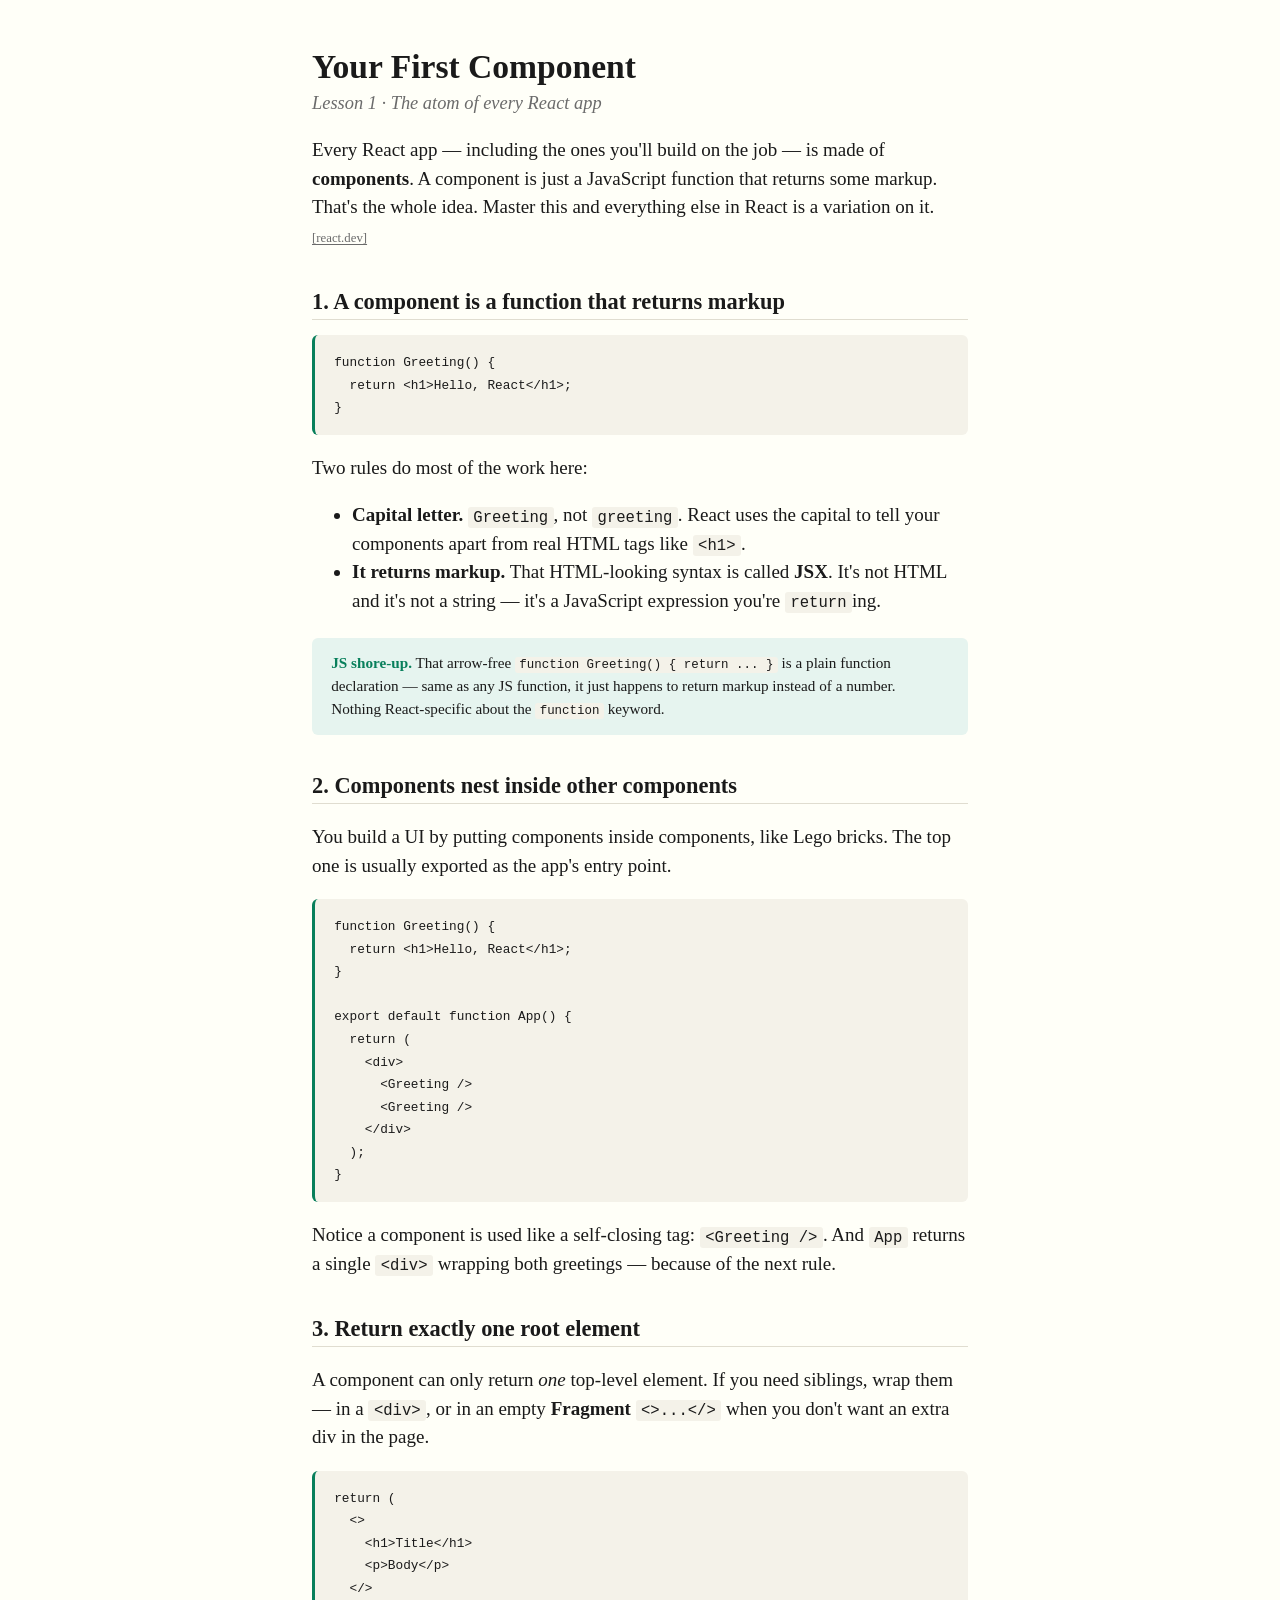
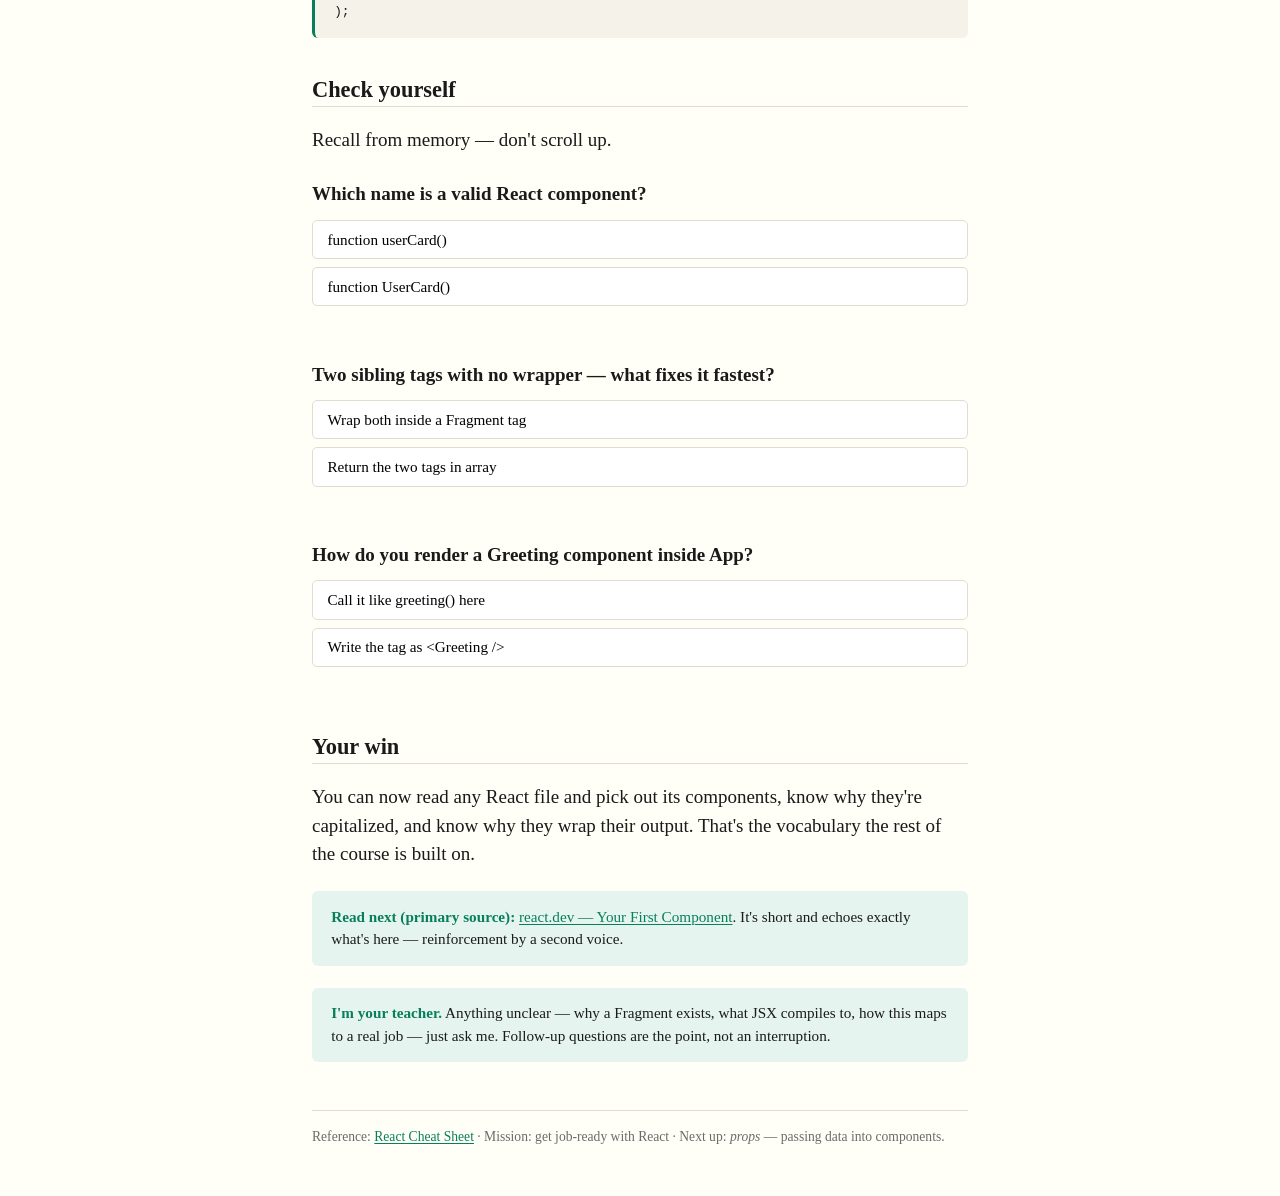
==== lessons/0001-your-first-component.html @ 23b1f967 "first commit" ====
<!DOCTYPE html>
<html lang="en">
<head>
<meta charset="utf-8">
<meta name="viewport" content="width=device-width, initial-scale=1">
<title>Lesson 1 — Your First Component</title>
<link rel="stylesheet" href="../assets/lesson.css">
</head>
<body>

<h1>Your First Component</h1>
<p class="subtitle">Lesson 1 · The atom of every React app</p>

<p>Every React app — including the ones you'll build on the job — is made of
<strong>components</strong>. A component is just a JavaScript function that
returns some markup. That's the whole idea. Master this and everything else in
React is a variation on it.
<a class="cite" href="https://react.dev/learn/your-first-component">[react.dev]</a></p>

<h2>1. A component is a function that returns markup</h2>
<pre><code>function Greeting() {
  return &lt;h1&gt;Hello, React&lt;/h1&gt;;
}</code></pre>

<p>Two rules do most of the work here:</p>
<ul>
  <li><strong>Capital letter.</strong> <code>Greeting</code>, not
      <code>greeting</code>. React uses the capital to tell your components
      apart from real HTML tags like <code>&lt;h1&gt;</code>.</li>
  <li><strong>It returns markup.</strong> That HTML-looking syntax is called
      <strong>JSX</strong>. It's not HTML and it's not a string — it's a
      JavaScript expression you're <code>return</code>ing.</li>
</ul>

<div class="callout">
<strong>JS shore-up.</strong> That arrow-free <code>function Greeting() { return ... }</code>
is a plain function declaration — same as any JS function, it just happens to
return markup instead of a number. Nothing React-specific about the
<code>function</code> keyword.
</div>

<h2>2. Components nest inside other components</h2>
<p>You build a UI by putting components inside components, like Lego bricks. The
top one is usually exported as the app's entry point.</p>
<pre><code>function Greeting() {
  return &lt;h1&gt;Hello, React&lt;/h1&gt;;
}

export default function App() {
  return (
    &lt;div&gt;
      &lt;Greeting /&gt;
      &lt;Greeting /&gt;
    &lt;/div&gt;
  );
}</code></pre>
<p>Notice a component is used like a self-closing tag: <code>&lt;Greeting /&gt;</code>.
And <code>App</code> returns a single <code>&lt;div&gt;</code> wrapping both greetings —
because of the next rule.</p>

<h2>3. Return exactly one root element</h2>
<p>A component can only return <em>one</em> top-level element. If you need
siblings, wrap them — in a <code>&lt;div&gt;</code>, or in an empty
<strong>Fragment</strong> <code>&lt;&gt;...&lt;/&gt;</code> when you don't want an
extra div in the page.</p>
<pre><code>return (
  &lt;&gt;
    &lt;h1&gt;Title&lt;/h1&gt;
    &lt;p&gt;Body&lt;/p&gt;
  &lt;/&gt;
);</code></pre>

<h2>Check yourself</h2>
<p>Recall from memory — don't scroll up.</p>

<div class="quiz" data-answer="1"
     data-explain="React uses the capital letter to distinguish your components from HTML tags.">
  <div class="q">Which name is a valid React component?</div>
  <div class="options">
    <button class="opt">function userCard()</button>
    <button class="opt">function UserCard()</button>
  </div>
  <div class="feedback"></div>
</div>

<div class="quiz" data-answer="0"
     data-explain="A component must return a single root; a Fragment groups siblings with no extra div.">
  <div class="q">Two sibling tags with no wrapper — what fixes it fastest?</div>
  <div class="options">
    <button class="opt">Wrap both inside a Fragment tag</button>
    <button class="opt">Return the two tags in array</button>
  </div>
  <div class="feedback"></div>
</div>

<div class="quiz" data-answer="1"
     data-explain="Inside JSX you render a component with a self-closing tag, capitalized.">
  <div class="q">How do you render a Greeting component inside App?</div>
  <div class="options">
    <button class="opt">Call it like greeting() here</button>
    <button class="opt">Write the tag as &lt;Greeting /&gt;</button>
  </div>
  <div class="feedback"></div>
</div>

<h2>Your win</h2>
<p>You can now read any React file and pick out its components, know why they're
capitalized, and know why they wrap their output. That's the vocabulary the rest
of the course is built on.</p>

<div class="callout">
<strong>Read next (primary source):</strong>
<a href="https://react.dev/learn/your-first-component">react.dev — Your First Component</a>.
It's short and echoes exactly what's here — reinforcement by a second voice.
</div>

<div class="callout">
<strong>I'm your teacher.</strong> Anything unclear — why a Fragment exists, what
JSX compiles to, how this maps to a real job — just ask me. Follow-up questions
are the point, not an interruption.
</div>

<div class="lesson-meta">
  Reference: <a href="../reference/react-cheatsheet.html">React Cheat Sheet</a> ·
  Mission: get job-ready with React ·
  Next up: <em>props</em> — passing data into components.
</div>

<script src="../assets/quiz.js"></script>
</body>
</html>
---- assets/lesson.css ----
/* Shared lesson stylesheet — linked by every lesson for a consistent course look.
   Tufte-inspired: readable serif body, generous margins, restrained color. */

:root {
  --ink: #1a1a1a;
  --paper: #fffff8;
  --muted: #6b6b6b;
  --rule: #e0ddd0;
  --accent: #087f5b;      /* React-y teal-green */
  --accent-soft: #e6f4ef;
  --code-bg: #f4f2e9;
  --wrong: #b02a2a;
  --right: #087f5b;
  --maxw: 44rem;
}

* { box-sizing: border-box; }

body {
  font-family: Georgia, Cambria, "Times New Roman", serif;
  color: var(--ink);
  background: var(--paper);
  line-height: 1.5;
  max-width: var(--maxw);
  margin: 3rem auto;
  padding: 0 1.5rem;
  font-size: 19px;
}

h1, h2, h3 { line-height: 1.15; font-weight: 600; }
h1 { font-size: 2.1rem; margin: 0 0 .2rem; }
.subtitle { color: var(--muted); font-style: italic; font-size: 1.15rem; margin-top: 0; }

h2 { font-size: 1.4rem; margin: 2.4rem 0 .6rem; border-bottom: 1px solid var(--rule); padding-bottom: .25rem; }
h3 { font-size: 1.1rem; margin: 1.6rem 0 .4rem; }

a { color: var(--accent); text-decoration-thickness: 1px; text-underline-offset: 2px; }

code, pre {
  font-family: "SF Mono", "Consolas", "Menlo", monospace;
  font-size: .82em;
}
code { background: var(--code-bg); padding: .1em .35em; border-radius: 3px; }
pre {
  background: var(--code-bg);
  padding: 1rem 1.2rem;
  border-radius: 6px;
  overflow-x: auto;
  border-left: 3px solid var(--accent);
  line-height: 1.45;
}
pre code { background: none; padding: 0; }

blockquote {
  border-left: 3px solid var(--rule);
  margin: 1.2rem 0;
  padding: .3rem 1.2rem;
  color: var(--muted);
  font-style: italic;
}

/* Callout boxes */
.callout {
  background: var(--accent-soft);
  border-radius: 6px;
  padding: .9rem 1.2rem;
  margin: 1.4rem 0;
  font-size: .95rem;
}
.callout strong { color: var(--accent); }

/* Citations */
.cite { font-size: .8rem; color: var(--muted); }

/* Footer nav / meta */
.lesson-meta {
  margin-top: 3rem;
  padding-top: 1rem;
  border-top: 1px solid var(--rule);
  font-size: .85rem;
  color: var(--muted);
}
.lesson-meta a { color: var(--accent); }

/* --- Quiz widget (styles for assets/quiz.js) --- */
.quiz { margin: 1.6rem 0; }
.quiz .q { font-weight: 600; margin-bottom: .7rem; }
.quiz .options { display: flex; flex-direction: column; gap: .5rem; }
.quiz button.opt {
  font-family: inherit;
  font-size: .95rem;
  text-align: left;
  padding: .6rem .9rem;
  border: 1px solid var(--rule);
  background: #fff;
  border-radius: 5px;
  cursor: pointer;
  transition: background .1s;
}
.quiz button.opt:hover:not(:disabled) { background: var(--accent-soft); }
.quiz button.opt:disabled { cursor: default; opacity: .95; }
.quiz button.opt.correct { border-color: var(--right); background: #e6f4ef; }
.quiz button.opt.wrong { border-color: var(--wrong); background: #fbeaea; }
.quiz .feedback { margin-top: .7rem; font-size: .9rem; min-height: 1.2em; }
.quiz .feedback.correct { color: var(--right); }
.quiz .feedback.wrong { color: var(--wrong); }
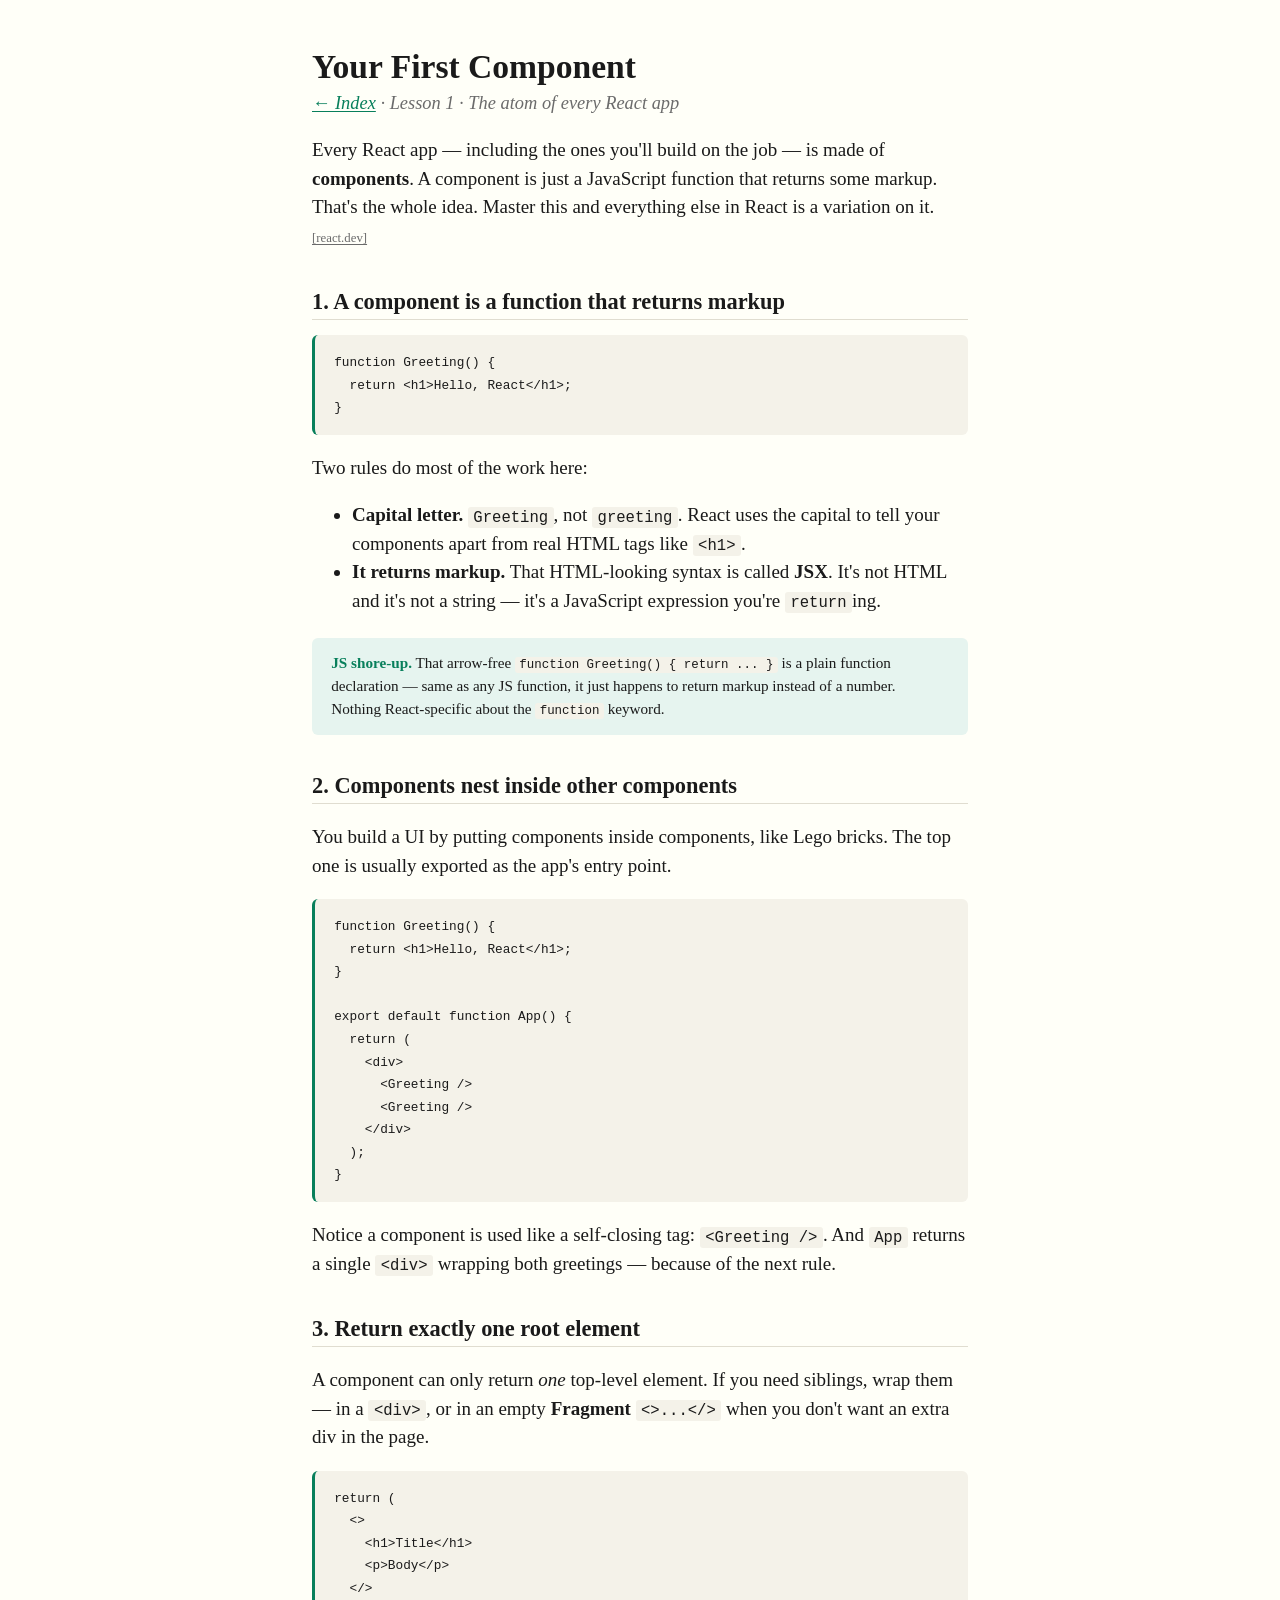
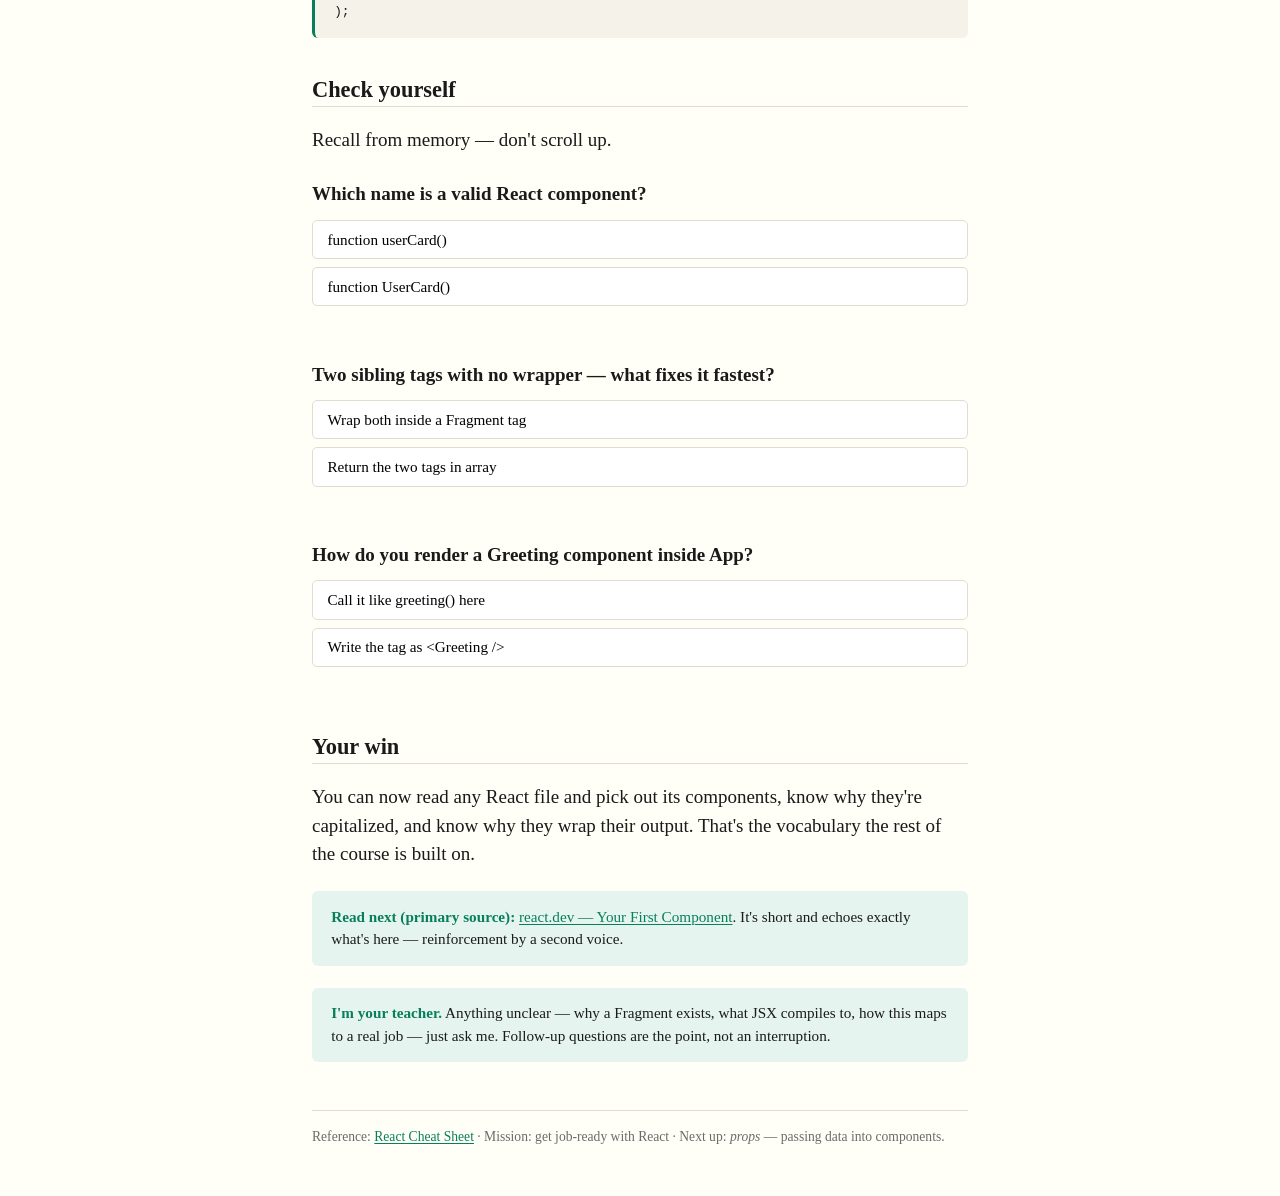
==== commit 69f54369: "add index link" ====
--- a/lessons/0001-your-first-component.html
+++ b/lessons/0001-your-first-component.html
@@ -9,7 +9,7 @@
 <body>
 
 <h1>Your First Component</h1>
-<p class="subtitle">Lesson 1 · The atom of every React app</p>
+<p class="subtitle"><a href="../index.html">← Index</a> · Lesson 1 · The atom of every React app</p>
 
 <p>Every React app — including the ones you'll build on the job — is made of
 <strong>components</strong>. A component is just a JavaScript function that
